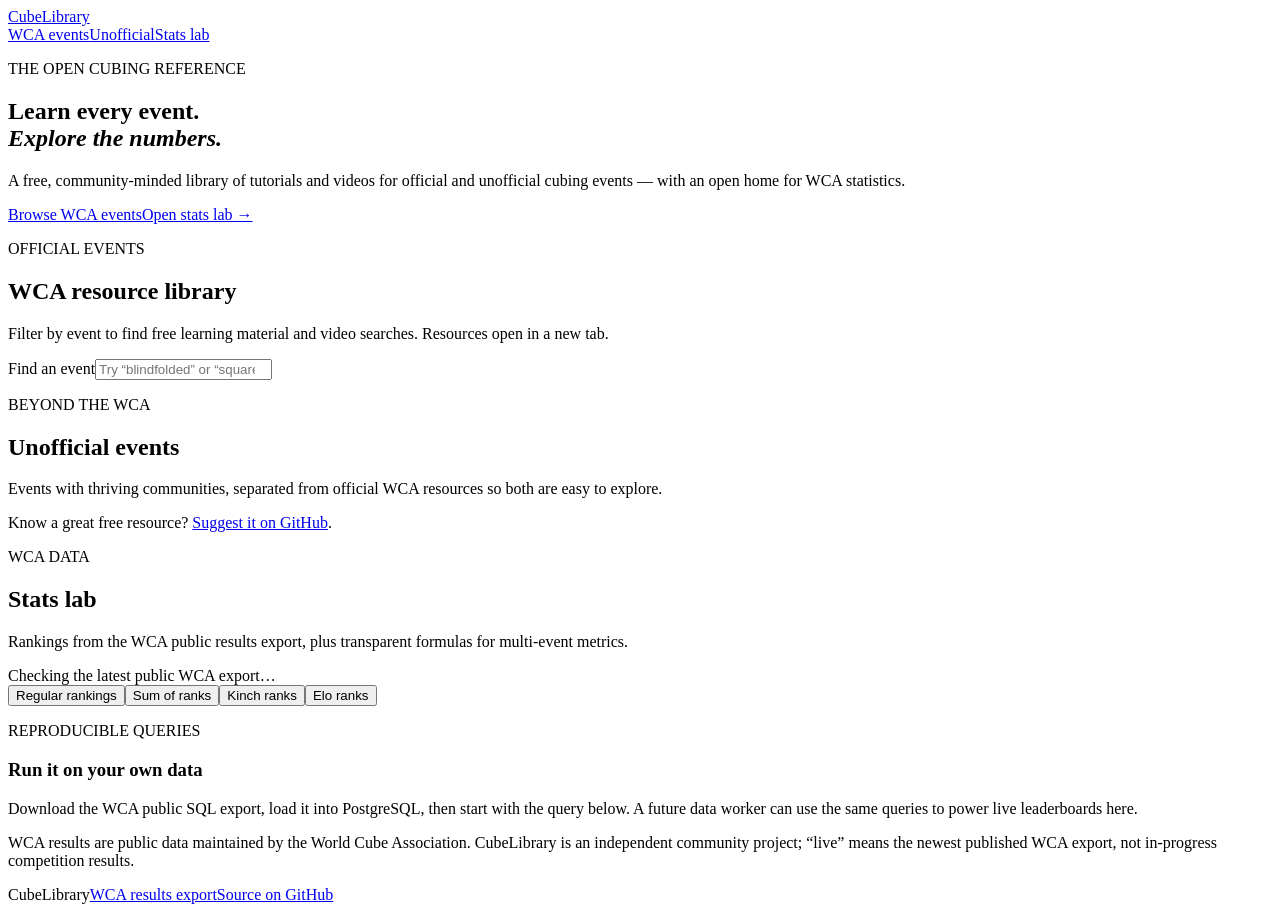
==== index.html @ 834c312a "Create CubeLibrary website" ====
<!doctype html>
<html lang="en">
<head>
  <meta charset="utf-8">
  <meta name="viewport" content="width=device-width, initial-scale=1">
  <meta name="description" content="Free cubing resources and WCA statistics.">
  <title>CubeLibrary — learn, watch, analyze</title>
  <link rel="stylesheet" href="styles.css">
</head>
<body>
  <header class="site-header">
    <a class="brand" href="#home" aria-label="CubeLibrary home">Cube<span>Library</span></a>
    <nav aria-label="Main navigation">
      <a href="#official">WCA events</a><a href="#unofficial">Unofficial</a><a href="#stats">Stats lab</a>
    </nav>
  </header>
  <main id="home">
    <section class="hero">
      <p class="eyebrow">THE OPEN CUBING REFERENCE</p>
      <h1>Learn every event.<br><em>Explore the numbers.</em></h1>
      <p class="lede">A free, community-minded library of tutorials and videos for official and unofficial cubing events — with an open home for WCA statistics.</p>
      <div class="hero-actions"><a class="button" href="#official">Browse WCA events</a><a class="text-link" href="#stats">Open stats lab →</a></div>
    </section>
    <section id="official" class="section">
      <div class="section-heading"><p class="eyebrow">OFFICIAL EVENTS</p><h2>WCA resource library</h2><p>Filter by event to find free learning material and video searches. Resources open in a new tab.</p></div>
      <div class="toolbar"><label for="event-search">Find an event</label><input id="event-search" type="search" placeholder="Try “blindfolded” or “square-1”"><div id="event-filters" class="filters" aria-label="Event categories"></div></div>
      <div id="official-grid" class="resource-grid" aria-live="polite"></div>
    </section>
    <section id="unofficial" class="section section-tint">
      <div class="section-heading"><p class="eyebrow">BEYOND THE WCA</p><h2>Unofficial events</h2><p>Events with thriving communities, separated from official WCA resources so both are easy to explore.</p></div>
      <div id="unofficial-grid" class="resource-grid"></div>
      <p class="contribute">Know a great free resource? <a href="https://github.com/DHalphen58/CubeLibrary/issues/new" target="_blank" rel="noreferrer">Suggest it on GitHub</a>.</p>
    </section>
    <section id="stats" class="section stats">
      <div class="section-heading"><p class="eyebrow">WCA DATA</p><h2>Stats lab</h2><p>Rankings from the WCA public results export, plus transparent formulas for multi-event metrics.</p></div>
      <div id="export-status" class="data-status" role="status">Checking the latest public WCA export…</div>
      <div class="metric-tabs" role="tablist" aria-label="Statistic"><button class="metric-tab active" data-metric="rankings" role="tab" aria-selected="true">Regular rankings</button><button class="metric-tab" data-metric="sum" role="tab" aria-selected="false">Sum of ranks</button><button class="metric-tab" data-metric="kinch" role="tab" aria-selected="false">Kinch ranks</button><button class="metric-tab" data-metric="elo" role="tab" aria-selected="false">Elo ranks</button></div>
      <article id="metric-card" class="metric-card"></article>
      <div class="query-panel"><div><p class="eyebrow">REPRODUCIBLE QUERIES</p><h3>Run it on your own data</h3><p>Download the WCA public SQL export, load it into PostgreSQL, then start with the query below. A future data worker can use the same queries to power live leaderboards here.</p></div><pre><code id="sql-example"></code></pre></div>
      <p class="fine-print">WCA results are public data maintained by the World Cube Association. CubeLibrary is an independent community project; “live” means the newest published WCA export, not in-progress competition results.</p>
    </section>
  </main>
  <footer><span>CubeLibrary</span><a href="https://www.worldcubeassociation.org/export/results" target="_blank" rel="noreferrer">WCA results export</a><a href="https://github.com/DHalphen58/CubeLibrary" target="_blank" rel="noreferrer">Source on GitHub</a></footer>
  <script src="app.js"></script>
</body>
</html>
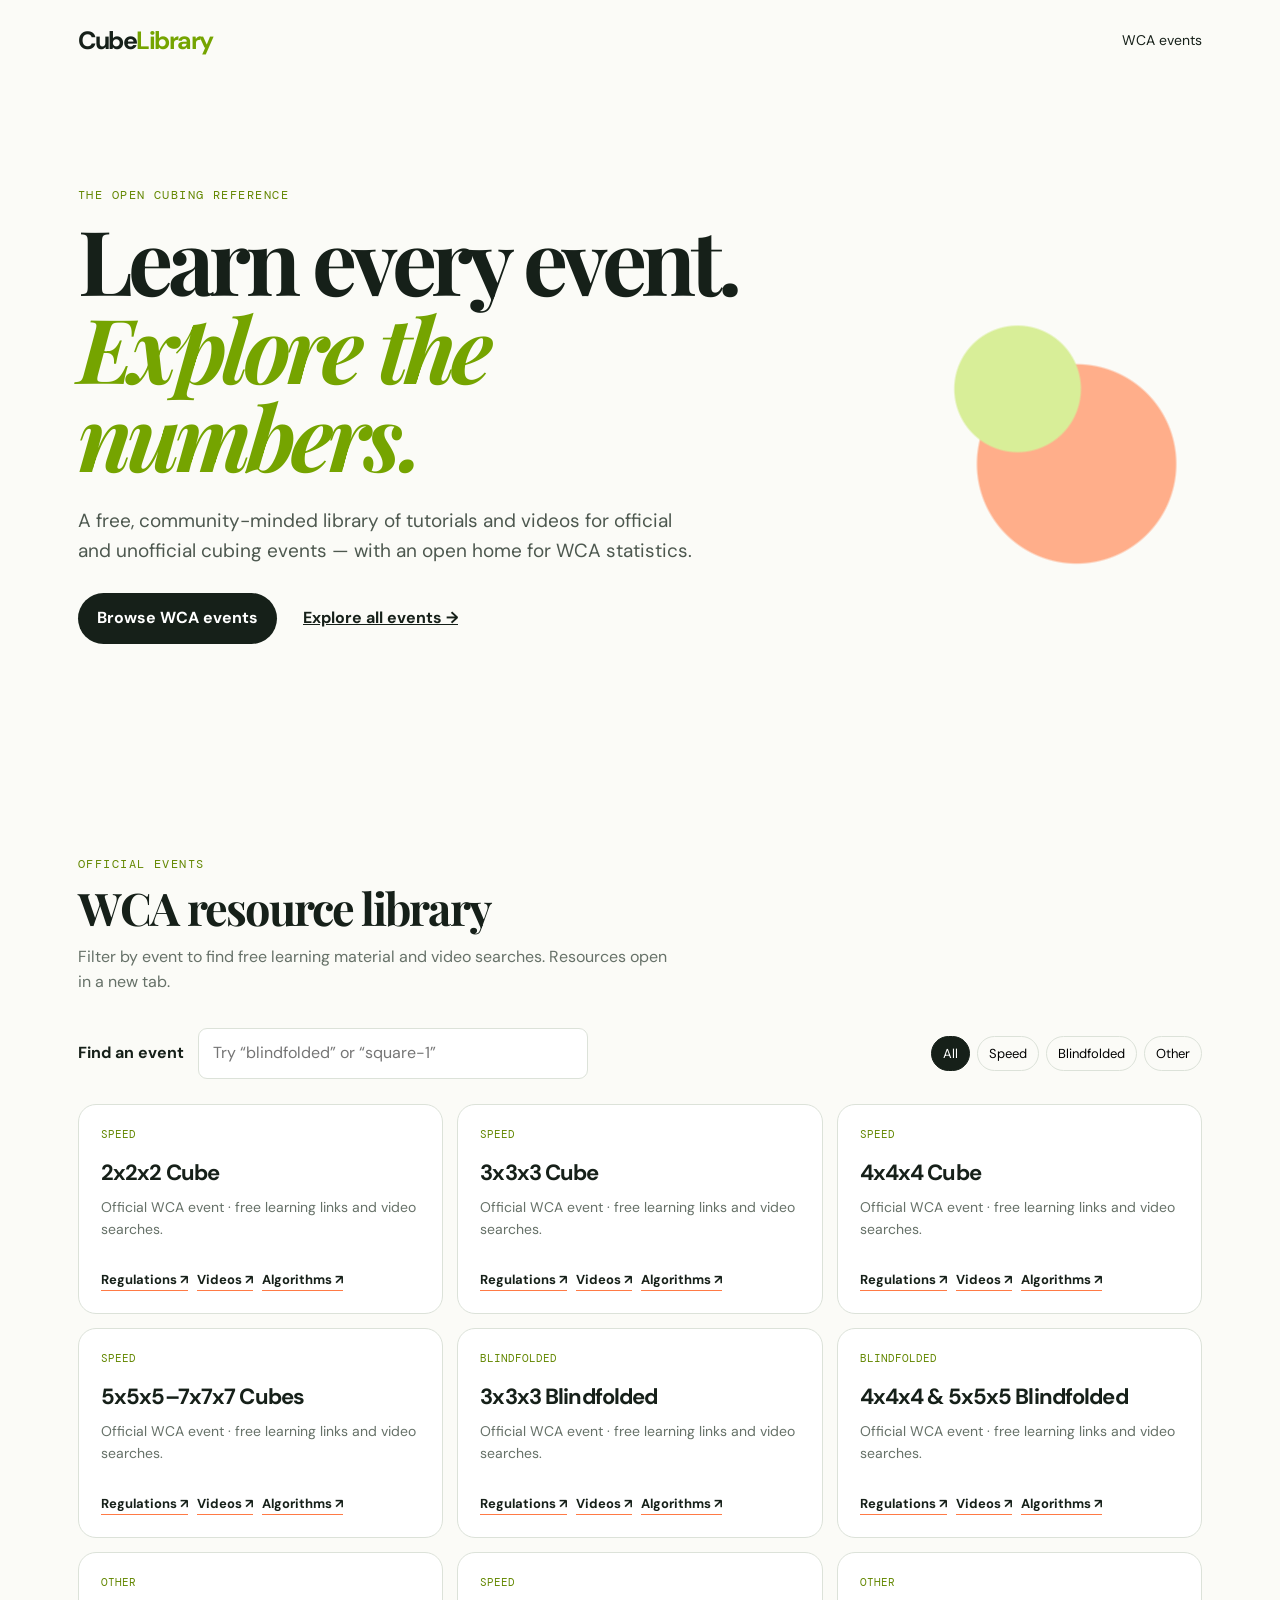
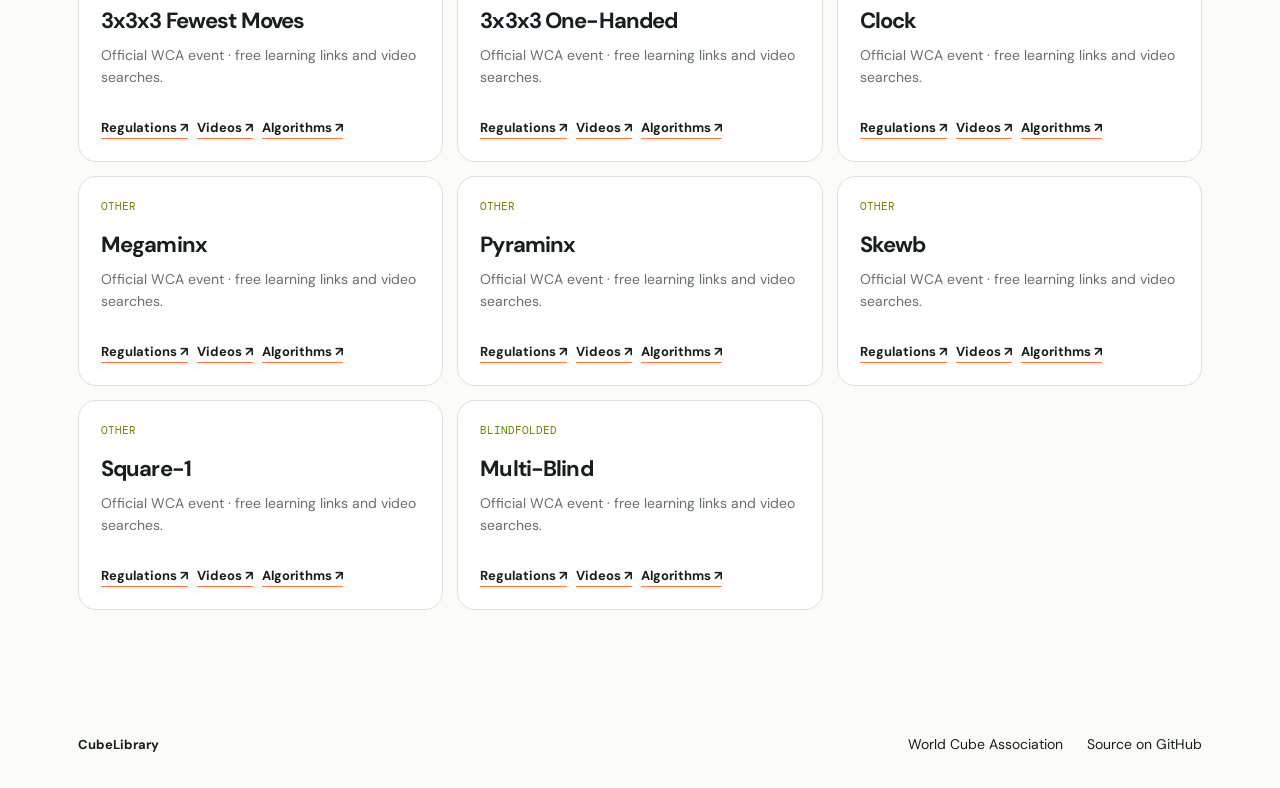
==== commit 83131454: "Focus initial site on official WCA events" ====
--- a/index.html
+++ b/index.html
@@ -11,7 +11,7 @@
   <header class="site-header">
     <a class="brand" href="#home" aria-label="CubeLibrary home">Cube<span>Library</span></a>
     <nav aria-label="Main navigation">
-      <a href="#official">WCA events</a><a href="#unofficial">Unofficial</a><a href="#stats">Stats lab</a>
+      <a href="#official">WCA events</a>
     </nav>
   </header>
   <main id="home">
@@ -19,28 +19,15 @@
       <p class="eyebrow">THE OPEN CUBING REFERENCE</p>
       <h1>Learn every event.<br><em>Explore the numbers.</em></h1>
       <p class="lede">A free, community-minded library of tutorials and videos for official and unofficial cubing events — with an open home for WCA statistics.</p>
-      <div class="hero-actions"><a class="button" href="#official">Browse WCA events</a><a class="text-link" href="#stats">Open stats lab →</a></div>
+      <div class="hero-actions"><a class="button" href="#official">Browse WCA events</a><a class="text-link" href="#official">Explore all events →</a></div>
     </section>
     <section id="official" class="section">
       <div class="section-heading"><p class="eyebrow">OFFICIAL EVENTS</p><h2>WCA resource library</h2><p>Filter by event to find free learning material and video searches. Resources open in a new tab.</p></div>
       <div class="toolbar"><label for="event-search">Find an event</label><input id="event-search" type="search" placeholder="Try “blindfolded” or “square-1”"><div id="event-filters" class="filters" aria-label="Event categories"></div></div>
       <div id="official-grid" class="resource-grid" aria-live="polite"></div>
     </section>
-    <section id="unofficial" class="section section-tint">
-      <div class="section-heading"><p class="eyebrow">BEYOND THE WCA</p><h2>Unofficial events</h2><p>Events with thriving communities, separated from official WCA resources so both are easy to explore.</p></div>
-      <div id="unofficial-grid" class="resource-grid"></div>
-      <p class="contribute">Know a great free resource? <a href="https://github.com/DHalphen58/CubeLibrary/issues/new" target="_blank" rel="noreferrer">Suggest it on GitHub</a>.</p>
-    </section>
-    <section id="stats" class="section stats">
-      <div class="section-heading"><p class="eyebrow">WCA DATA</p><h2>Stats lab</h2><p>Rankings from the WCA public results export, plus transparent formulas for multi-event metrics.</p></div>
-      <div id="export-status" class="data-status" role="status">Checking the latest public WCA export…</div>
-      <div class="metric-tabs" role="tablist" aria-label="Statistic"><button class="metric-tab active" data-metric="rankings" role="tab" aria-selected="true">Regular rankings</button><button class="metric-tab" data-metric="sum" role="tab" aria-selected="false">Sum of ranks</button><button class="metric-tab" data-metric="kinch" role="tab" aria-selected="false">Kinch ranks</button><button class="metric-tab" data-metric="elo" role="tab" aria-selected="false">Elo ranks</button></div>
-      <article id="metric-card" class="metric-card"></article>
-      <div class="query-panel"><div><p class="eyebrow">REPRODUCIBLE QUERIES</p><h3>Run it on your own data</h3><p>Download the WCA public SQL export, load it into PostgreSQL, then start with the query below. A future data worker can use the same queries to power live leaderboards here.</p></div><pre><code id="sql-example"></code></pre></div>
-      <p class="fine-print">WCA results are public data maintained by the World Cube Association. CubeLibrary is an independent community project; “live” means the newest published WCA export, not in-progress competition results.</p>
-    </section>
   </main>
-  <footer><span>CubeLibrary</span><a href="https://www.worldcubeassociation.org/export/results" target="_blank" rel="noreferrer">WCA results export</a><a href="https://github.com/DHalphen58/CubeLibrary" target="_blank" rel="noreferrer">Source on GitHub</a></footer>
+  <footer><span>CubeLibrary</span><a href="https://www.worldcubeassociation.org/" target="_blank" rel="noreferrer">World Cube Association</a><a href="https://github.com/DHalphen58/CubeLibrary" target="_blank" rel="noreferrer">Source on GitHub</a></footer>
   <script src="app.js"></script>
 </body>
 </html>
--- a/styles.css
+++ b/styles.css
@@ -0,0 +1,2 @@
+@import url('https://fonts.googleapis.com/css2?family=DM+Mono&family=DM+Sans:opsz,wght@9..40,400;9..40,500;9..40,700&family=Playfair+Display:ital,wght@0,600;0,700;1,600&display=swap');
+:root{--ink:#162019;--muted:#667168;--paper:#fbfbf7;--wash:#eef2e9;--lime:#c9e66b;--orange:#ff7a45;--line:#dce2d9;--radius:18px}*{box-sizing:border-box}html{scroll-behavior:smooth}body{margin:0;background:var(--paper);color:var(--ink);font:16px/1.55 "DM Sans",sans-serif}.site-header,main,footer{max-width:1180px;margin:auto}.site-header{height:82px;display:flex;align-items:center;justify-content:space-between;padding:0 28px}.brand{font-size:25px;font-weight:700;color:var(--ink);text-decoration:none;letter-spacing:-1.5px}.brand span{color:#75a400}.site-header nav{display:flex;gap:25px}.site-header nav a,footer a{color:var(--ink);text-decoration:none;font-size:14px}.site-header nav a:hover,footer a:hover,.contribute a{color:#5f8500}.hero{padding:105px 28px 120px;background:radial-gradient(circle at 82% 45%,#d8ee98 0 6%,transparent 6.2%),radial-gradient(circle at 87% 56%,#ffae8a 0 9%,transparent 9.2%)}.eyebrow{font:12px "DM Mono",monospace;color:#638700;letter-spacing:.12em;margin:0 0 12px}.hero h1{font:700 clamp(48px,7vw,92px)/.98 "Playfair Display",serif;letter-spacing:-.055em;margin:0;max-width:750px}.hero h1 em{color:#75a400}.lede{max-width:620px;font-size:19px;color:#4d584f;margin:28px 0}.hero-actions{display:flex;align-items:center;gap:26px}.button{display:inline-block;background:var(--ink);color:#fff;text-decoration:none;padding:13px 19px;border-radius:100px;font-weight:700}.text-link{color:var(--ink);font-weight:700}.section{padding:92px 28px}.section-tint{background:var(--wash)}.section-heading{max-width:600px;margin-bottom:34px}.section h2{font:700 45px/1.04 "Playfair Display",serif;letter-spacing:-.04em;margin:0 0 14px}.section-heading p:not(.eyebrow){color:var(--muted);margin:0}.toolbar{display:grid;grid-template-columns:auto minmax(200px,390px) 1fr;align-items:center;gap:14px;margin:25px 0}.toolbar label{font-weight:700}.toolbar input{border:1px solid var(--line);padding:12px 14px;border-radius:9px;font:inherit;background:#fff}.filters{display:flex;justify-content:flex-end;flex-wrap:wrap;gap:7px}.filter,.metric-tab{border:1px solid var(--line);padding:8px 11px;background:transparent;border-radius:100px;font:13px "DM Sans",sans-serif;cursor:pointer}.filter.active,.metric-tab.active{background:var(--ink);border-color:var(--ink);color:#fff}.resource-grid{display:grid;grid-template-columns:repeat(3,1fr);gap:14px}.resource-card{background:#fff;border:1px solid var(--line);border-radius:var(--radius);padding:22px;min-height:210px;display:flex;flex-direction:column}.resource-card h3{font-size:22px;letter-spacing:-.04em;margin:0 0 7px}.resource-card p{font-size:14px;color:var(--muted);margin:0 0 19px}.tag{font:11px "DM Mono",monospace;color:#638700;text-transform:uppercase;margin-bottom:15px}.links{margin-top:auto;display:flex;gap:9px;flex-wrap:wrap}.links a{font-size:13px;color:var(--ink);font-weight:700;text-decoration:none;border-bottom:1px solid var(--orange)}.contribute{margin:28px 0 0}.stats{background:#19251c;color:#f9fbf7}.stats .section-heading p:not(.eyebrow),.fine-print{color:#b9c4b8}.stats h2{color:#fff}.data-status{display:inline-block;font:12px "DM Mono",monospace;padding:8px 11px;background:#26362a;border-radius:7px;color:#d4e2d0;margin-bottom:24px}.metric-tabs{display:flex;gap:8px;flex-wrap:wrap;margin-bottom:15px}.metric-tab{border-color:#526254;color:#edf3ea}.metric-tab.active{background:var(--lime);color:var(--ink);border-color:var(--lime)}.metric-card{background:#f6f8f3;color:var(--ink);border-radius:var(--radius);padding:28px;max-width:780px}.metric-card h3{font:700 29px/1.1 "Playfair Display",serif;margin:0 0 10px}.metric-card p{margin:0;color:#4f5c52}.formula{font:14px "DM Mono",monospace;background:#e5eddf;padding:12px 14px;border-radius:7px;margin:18px 0 0}.query-panel{display:grid;grid-template-columns:1fr 1.25fr;gap:40px;margin-top:42px;padding:30px 0;border-top:1px solid #526254}.query-panel h3{font:700 29px/1.1 "Playfair Display",serif;margin:0 0 12px}.query-panel p{color:#c3ccc1}.query-panel pre{margin:0;background:#0d1510;border-radius:12px;padding:20px;overflow:auto}.query-panel code{font:12px/1.55 "DM Mono",monospace;color:#d9ecab}.fine-print{font-size:12px;margin-top:32px}footer{display:flex;gap:24px;align-items:center;padding:32px 28px;color:var(--muted);font-size:13px}footer span{font-weight:700;color:var(--ink);margin-right:auto}@media(max-width:720px){.site-header nav{gap:13px}.site-header nav a{font-size:12px}.hero{padding:70px 28px}.toolbar{grid-template-columns:1fr}.filters{justify-content:flex-start}.resource-grid{grid-template-columns:1fr}.query-panel{grid-template-columns:1fr}.section{padding:65px 28px}.section h2{font-size:38px}footer{flex-wrap:wrap;gap:12px}footer span{width:100%}}
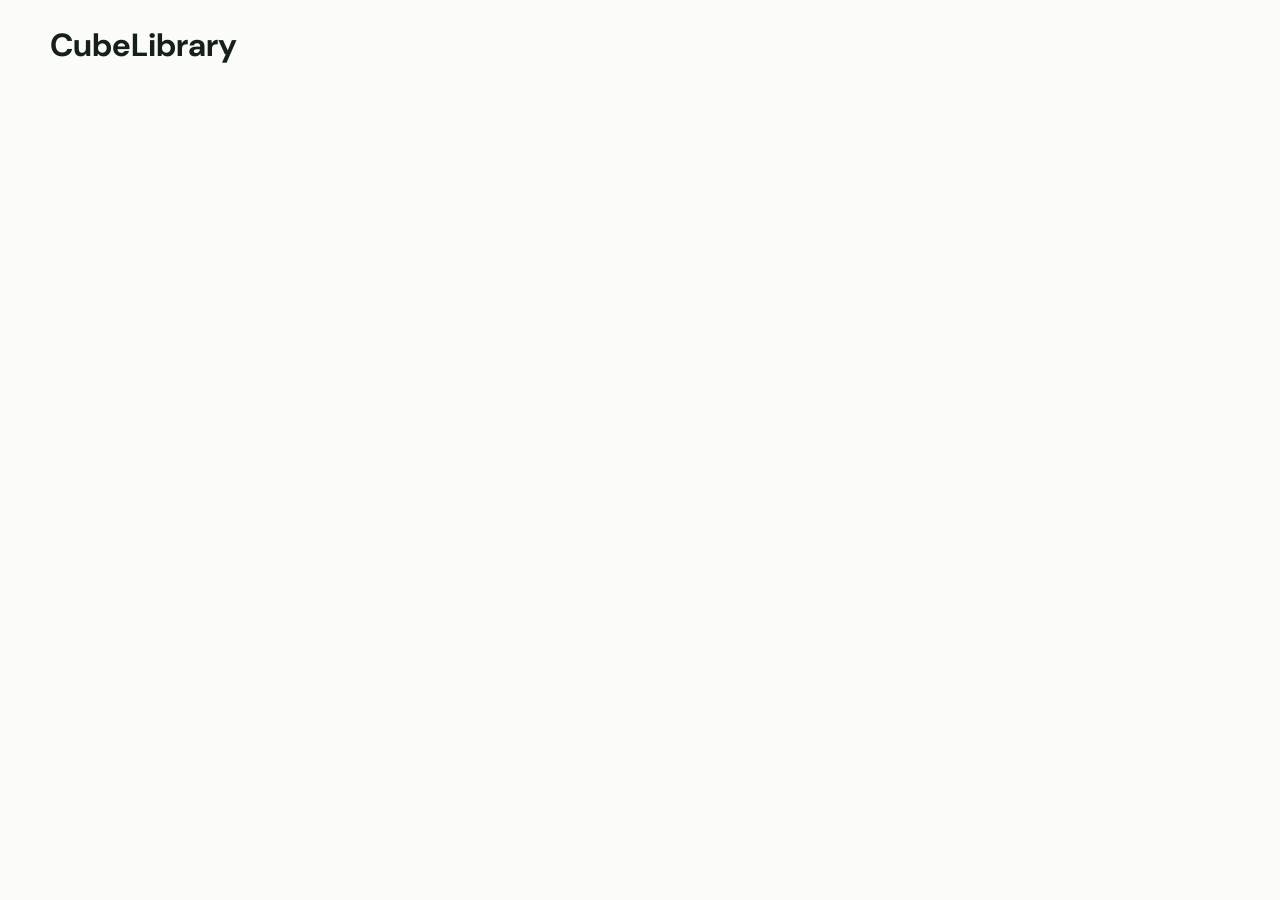
==== commit b724768e: "Simplify official events homepage" ====
--- a/index.html
+++ b/index.html
@@ -3,31 +3,14 @@
 <head>
   <meta charset="utf-8">
   <meta name="viewport" content="width=device-width, initial-scale=1">
-  <meta name="description" content="Free cubing resources and WCA statistics.">
-  <title>CubeLibrary — learn, watch, analyze</title>
+  <title>CubeLibrary</title>
   <link rel="stylesheet" href="styles.css">
 </head>
 <body>
-  <header class="site-header">
-    <a class="brand" href="#home" aria-label="CubeLibrary home">Cube<span>Library</span></a>
-    <nav aria-label="Main navigation">
-      <a href="#official">WCA events</a>
-    </nav>
-  </header>
-  <main id="home">
-    <section class="hero">
-      <p class="eyebrow">THE OPEN CUBING REFERENCE</p>
-      <h1>Learn every event.<br><em>Explore the numbers.</em></h1>
-      <p class="lede">A free, community-minded library of tutorials and videos for official and unofficial cubing events — with an open home for WCA statistics.</p>
-      <div class="hero-actions"><a class="button" href="#official">Browse WCA events</a><a class="text-link" href="#official">Explore all events →</a></div>
-    </section>
-    <section id="official" class="section">
-      <div class="section-heading"><p class="eyebrow">OFFICIAL EVENTS</p><h2>WCA resource library</h2><p>Filter by event to find free learning material and video searches. Resources open in a new tab.</p></div>
-      <div class="toolbar"><label for="event-search">Find an event</label><input id="event-search" type="search" placeholder="Try “blindfolded” or “square-1”"><div id="event-filters" class="filters" aria-label="Event categories"></div></div>
-      <div id="official-grid" class="resource-grid" aria-live="polite"></div>
-    </section>
+  <main>
+    <h1>CubeLibrary</h1>
+    <div id="event-grid" class="event-grid" aria-label="Official WCA events"></div>
   </main>
-  <footer><span>CubeLibrary</span><a href="https://www.worldcubeassociation.org/" target="_blank" rel="noreferrer">World Cube Association</a><a href="https://github.com/DHalphen58/CubeLibrary" target="_blank" rel="noreferrer">Source on GitHub</a></footer>
   <script src="app.js"></script>
 </body>
-</html>+</html>
